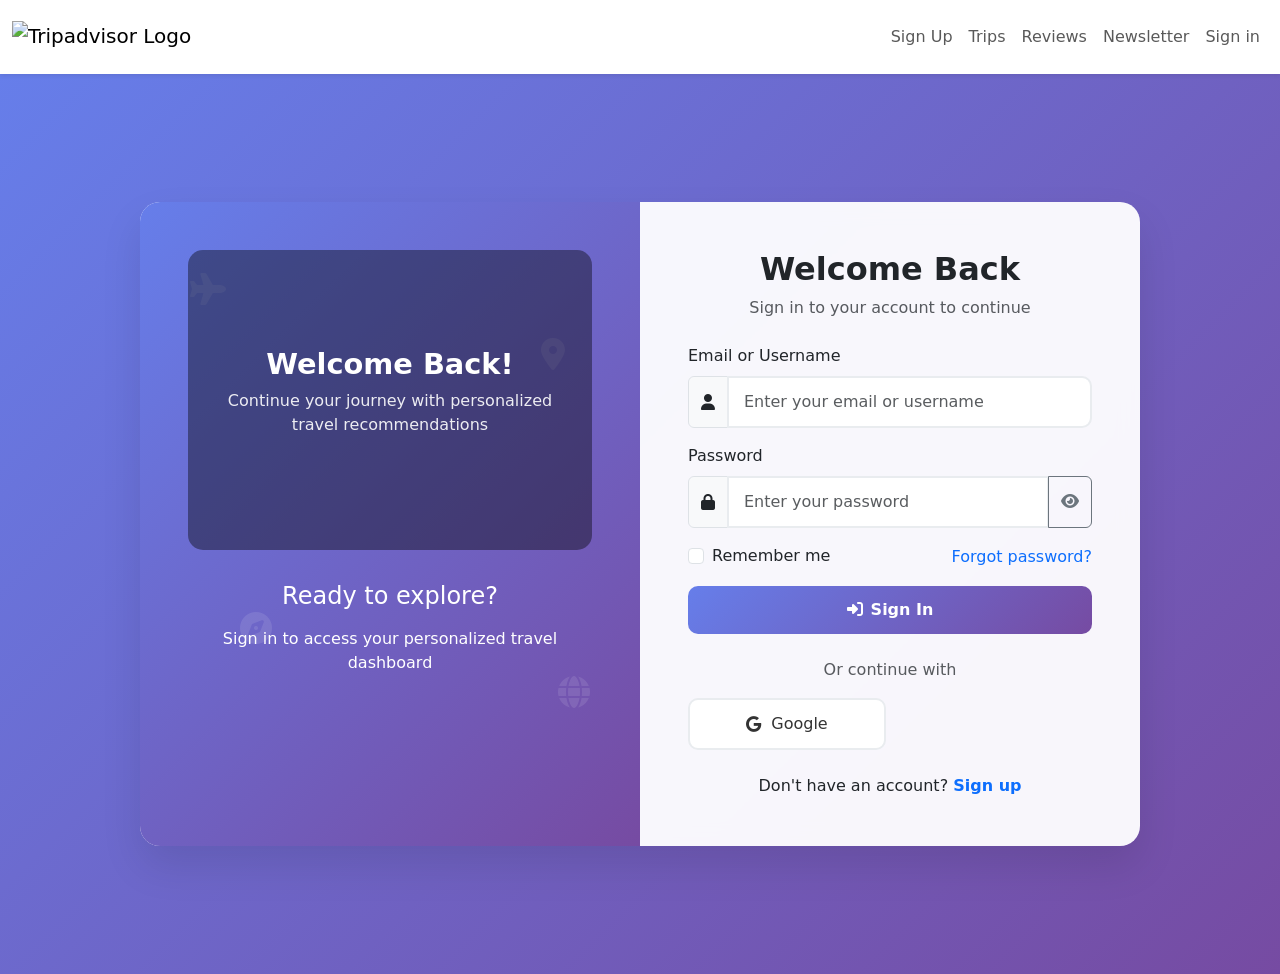
==== html/history.html @ 0451b44b "initial commit" ====
<!DOCTYPE html>
<html>
    <head>
        <meta charset="UTF-8">
        <meta name="viewport" content="width=device-width, initial-scale=1.0">
        <title>Travel History - Travel Itinerary</title>
        
        <!-- External CSS Libraries -->
        <link href="https://cdn.jsdelivr.net/npm/bootstrap@5.3.0-alpha1/dist/css/bootstrap.min.css" rel="stylesheet">
        <link rel="stylesheet" href="../css/style.css">
        <link rel="stylesheet" href="https://cdnjs.cloudflare.com/ajax/libs/font-awesome/6.4.2/css/all.min.css">
        
        <style>
            .history-container {
                min-height: 100vh;
                background: linear-gradient(135deg, #667eea 0%, #764ba2 100%);
                padding: 2rem 0;
            }
            
            .history-card {
                background: rgba(255,255,255,0.95);
                backdrop-filter: blur(10px);
                border-radius: 20px;
                box-shadow: 0 20px 40px rgba(0,0,0,0.1);
                margin-bottom: 2rem;
                padding: 2rem;
                transition: transform 0.3s ease, box-shadow 0.3s ease;
            }
            
            .history-card:hover {
                transform: translateY(-5px);
                box-shadow: 0 25px 50px rgba(0,0,0,0.15);
            }
            
            .itinerary-card {
                border: none;
                border-radius: 15px;
                box-shadow: 0 5px 15px rgba(0,0,0,0.1);
                margin-bottom: 1.5rem;
                transition: all 0.3s ease;
            }
            
            .itinerary-card:hover {
                box-shadow: 0 10px 25px rgba(0,0,0,0.15);
                transform: translateY(-2px);
            }
            
            .destination-header {
                background: linear-gradient(135deg, #667eea 0%, #764ba2 100%);
                color: white;
                border-radius: 15px 15px 0 0;
                padding: 1.5rem;
                margin: -1.5rem -1.5rem 1.5rem -1.5rem;
            }
            
            .itinerary-content {
                max-height: 300px;
                overflow-y: auto;
                padding: 1rem;
                background: #f8f9fa;
                border-radius: 10px;
                margin-top: 1rem;
            }
            
            .loading-spinner {
                display: flex;
                justify-content: center;
                align-items: center;
                height: 200px;
                flex-direction: column;
            }
            
            .spinner-border {
                width: 3rem;
                height: 3rem;
            }
            
            .empty-state {
                text-align: center;
                padding: 3rem;
                color: #6c757d;
            }
            
            .empty-state i {
                font-size: 4rem;
                margin-bottom: 1rem;
                color: #dee2e6;
            }
            
            .btn-primary {
                background: linear-gradient(135deg, #667eea 0%, #764ba2 100%);
                border: none;
                border-radius: 10px;
                padding: 12px 30px;
                font-weight: 600;
                transition: all 0.3s ease;
            }
            
            .btn-primary:hover {
                transform: translateY(-2px);
                box-shadow: 0 10px 20px rgba(102, 126, 234, 0.3);
            }
            
            .navbar-nav .nav-item:nth-child(odd) {
                --bs-nav-link-color: #667eea;
            }
            
            .navbar-nav .nav-item:nth-child(even) {
                --bs-nav-link-color: #764ba2;
            }
            
            /* Search Bar Styles */
            .search-container .input-group {
                border-radius: 15px;
                overflow: hidden;
                border: 2px solid transparent;
                background: linear-gradient(white, white) padding-box,
                           linear-gradient(135deg, #667eea 0%, #764ba2 100%) border-box;
            }
            
            .search-container .input-group:focus-within {
                transform: translateY(-2px);
                box-shadow: 0 10px 25px rgba(102, 126, 234, 0.15);
            }
            
            .search-container .input-group-text {
                border: none;
                background: white;
                padding: 12px 15px;
            }
            
            .search-container .form-control {
                border: none;
                background: white;
                padding: 12px 15px;
                font-size: 16px;
            }
            
            .search-container .form-control:focus {
                box-shadow: none;
                outline: none;
            }
            
            .search-container .btn-primary {
                border-radius: 0;
                padding: 12px 25px;
                font-weight: 600;
            }
        </style>
    </head>
    <body>
        <!-- Navigation -->
        <nav class="navbar navbar-expand-lg navbar-light bg-white shadow-sm py-3">
            <div class="container-fluid">
                <a class="navbar-brand d-flex align-items-center" href="index.html">
                    <img src="https://static.tacdn.com/img2/brand_refresh/Tripadvisor_lockup_horizontal_secondary_registered.svg" alt="Tripadvisor Logo" height="32" class="me-2">
                </a>
                
                <div class="collapse navbar-collapse justify-content-end" id="navbarNav">
                    <ul class="navbar-nav align-items-center">
                        <li class="nav-item"><a class="nav-link" href="home.html">Home</a></li>
                        <li class="nav-item"><a class="nav-link active" href="history.html">History</a></li>
                        <li class="nav-item"><a class="nav-link" href="#">Reviews</a></li>
                        <li class="nav-item"><a class="nav-link" href="#">Newsletter</a></li>
                        <li class="nav-item">
                            <span class="nav-link" id="userInfo"></span>
                        </li>
                        <li class="nav-item">
                            <button class="btn btn-outline-primary btn-sm" onclick="auth.logout()">
                                <i class="fas fa-sign-out-alt"></i> Logout
                            </button>
                        </li>
                    </ul>
                </div>
            </div>
        </nav>

        <!-- Main Content -->
        <div class="history-container">
            <div class="container">
                <div class="history-card">
                    <div class="text-center mb-4">
                        <h1 class="display-4 fw-bold mb-3">
                            <i class="fas fa-history me-3"></i>Travel History
                        </h1>
                        <p class="lead text-muted">Your past travel itineraries and adventures</p>
                    </div>
                    
                    <!-- Search Bar -->
                    <div class="search-container mb-4">
                        <div class="row justify-content-center">
                            <div class="col-md-8 col-lg-6">
                                <div class="input-group shadow-sm">
                                    <span class="input-group-text bg-white border-end-0">
                                        <i class="fas fa-search text-muted"></i>
                                    </span>
                                    <input type="text" class="form-control border-start-0 ps-0" id="searchInput" 
                                           placeholder="Search your travel history..." 
                                           onkeypress="handleSearchKeyPress(event)">
                                    <button class="btn btn-primary" type="button" onclick="performSearch()">
                                        <i class="fas fa-search me-2"></i>Search
                                    </button>
                                </div>
                                <div class="mt-2 text-center">
                                    <button class="btn btn-link btn-sm text-muted" onclick="clearSearch()" id="clearSearchBtn" style="display: none;">
                                        <i class="fas fa-times me-1"></i>Clear Search
                                    </button>
                                </div>
                            </div>
                        </div>
                    </div>
                    
                    <!-- Loading State -->
                    <div id="loadingState" class="loading-spinner">
                        <div class="spinner-border text-primary" role="status">
                            <span class="visually-hidden">Loading...</span>
                        </div>
                        <p class="mt-3 text-muted">Loading your travel history...</p>
                    </div>
                    
                    <!-- Empty State -->
                    <div id="emptyState" class="empty-state" style="display: none;">
                        <i class="fas fa-map-marked-alt"></i>
                        <h3>No Travel History Yet</h3>
                        <p>Start planning your first trip to see your itineraries here!</p>
                        <a href="home.html" class="btn btn-primary">
                            <i class="fas fa-plus me-2"></i>Plan a Trip
                        </a>
                    </div>
                    
                    <!-- Error State -->
                    <div id="errorState" class="empty-state" style="display: none;">
                        <i class="fas fa-exclamation-triangle text-warning"></i>
                        <h3>Unable to Load History</h3>
                        <p id="errorMessage">Something went wrong while loading your travel history.</p>
                        <button class="btn btn-primary" onclick="loadItineraries()">
                            <i class="fas fa-redo me-2"></i>Try Again
                        </button>
                    </div>
                    
                    <!-- Itineraries Container -->
                    <div id="itinerariesContainer" style="display: none;">
                        <!-- Itineraries will be dynamically loaded here -->
                    </div>
                </div>
            </div>
        </div>

        <!-- Scripts -->
        <script src="../js/auth.js"></script>
        <script src="../js/itineraryService.js"></script>
        <script>
            // Global variables
            let allItineraries = []; // Store all itineraries for client-side filtering if needed
            let isSearchActive = false;
            
            // Initialize page
            document.addEventListener('DOMContentLoaded', () => {
                // Check authentication
                if (!auth.isAuthenticated()) {
                    window.location.href = 'signin.html';
                    return;
                }
                
                // Display user info
                displayUserInfo();
                
                // Load itineraries
                loadItineraries();
            });
            
            function displayUserInfo() {
                const user = auth.getCurrentUser();
                if (user) {
                    document.getElementById('userInfo').textContent = `Hello, ${user.firstName || user.userName}`;
                }
            }
            
            // Search functionality
            function handleSearchKeyPress(event) {
                if (event.key === 'Enter') {
                    performSearch();
                }
            }
            
            async function performSearch() {
                const searchInput = document.getElementById('searchInput');
                const searchTerm = searchInput.value.trim();
                
                if (!searchTerm) {
                    showNotification('Please enter a search term', 'error');
                    return;
                }
                
                const loadingState = document.getElementById('loadingState');
                const emptyState = document.getElementById('emptyState');
                const errorState = document.getElementById('errorState');
                const itinerariesContainer = document.getElementById('itinerariesContainer');
                const clearSearchBtn = document.getElementById('clearSearchBtn');
                
                // Show loading state
                loadingState.style.display = 'flex';
                emptyState.style.display = 'none';
                errorState.style.display = 'none';
                itinerariesContainer.style.display = 'none';
                
                try {
                    const user = auth.getCurrentUser();
                    if (!user || !user.id) {
                        throw new Error('User ID not found');
                    }
                    
                    const searchResults = await itineraryService.searchItineraries(user.id, searchTerm);
                    
                    // Hide loading state
                    loadingState.style.display = 'none';
                    
                    if (!searchResults || !searchResults.data || searchResults.data.length === 0) {
                        showEmptySearchState(searchTerm);
                    } else {
                        displayItineraries(searchResults);
                        itinerariesContainer.style.display = 'block';
                        isSearchActive = true;
                        clearSearchBtn.style.display = 'inline-block';
                    }
                    
                } catch (error) {
                    console.error('Error searching itineraries:', error);
                    loadingState.style.display = 'none';
                    errorState.style.display = 'block';
                    document.getElementById('errorMessage').textContent = `Search failed: ${error.message}`;
                }
            }
            
            function clearSearch() {
                const searchInput = document.getElementById('searchInput');
                const clearSearchBtn = document.getElementById('clearSearchBtn');
                
                searchInput.value = '';
                isSearchActive = false;
                clearSearchBtn.style.display = 'none';
                
                // Reload all itineraries
                loadItineraries();
            }
            
            function showEmptySearchState(searchTerm) {
                const emptyState = document.getElementById('emptyState');
                emptyState.innerHTML = `
                    <i class="fas fa-search"></i>
                    <h3>No Results Found</h3>
                    <p>No itineraries found for "${searchTerm}". Try different keywords.</p>
                    <button class="btn btn-primary" onclick="clearSearch()">
                        <i class="fas fa-arrow-left me-2"></i>Back to All Itineraries
                    </button>
                `;
                emptyState.style.display = 'block';
            }
            
            async function loadItineraries() {
                const loadingState = document.getElementById('loadingState');
                const emptyState = document.getElementById('emptyState');
                const errorState = document.getElementById('errorState');
                const itinerariesContainer = document.getElementById('itinerariesContainer');
                
                // Show loading state
                loadingState.style.display = 'flex';
                emptyState.style.display = 'none';
                errorState.style.display = 'none';
                itinerariesContainer.style.display = 'none';
                
                try {
                    const user = auth.getCurrentUser();
                    if (!user || !user.id) {
                        throw new Error('User ID not found');
                    }
                    
                    // Update itineraryService to use JWT_TOKEN instead of authToken
                    const originalGetAuthToken = itineraryService.getAuthToken;
                    itineraryService.getAuthToken = () => {
                        return localStorage.getItem('JWT_TOKEN');
                    };
                    
                    const itineraries = await itineraryService.getUserItineraries(user.id);
                    allItineraries = itineraries; // Store for potential client-side filtering
                    
                    // Hide loading state
                    loadingState.style.display = 'none';
                    
                    if (!itineraries || itineraries.length === 0) {
                        showEmptyState();
                    } else {
                        displayItineraries(itineraries);
                        itinerariesContainer.style.display = 'block';
                    }
                    
                } catch (error) {
                    console.error('Error loading itineraries:', error);
                    loadingState.style.display = 'none';
                    errorState.style.display = 'block';
                    document.getElementById('errorMessage').textContent = error.message;
                }
            }
            
            function showEmptyState() {
                const emptyState = document.getElementById('emptyState');
                emptyState.innerHTML = `
                    <i class="fas fa-map-marked-alt"></i>
                    <h3>No Travel History Yet</h3>
                    <p>Start planning your first trip to see your itineraries here!</p>
                    <a href="home.html" class="btn btn-primary">
                        <i class="fas fa-plus me-2"></i>Plan a Trip
                    </a>
                `;
                emptyState.style.display = 'block';
            }
            
            function displayItineraries(itineraries) {
                const container = document.getElementById('itinerariesContainer');
                container.innerHTML = '';
                
                itineraries.data.forEach((itinerary, index) => {
                    const itineraryCard = createItineraryCard(itinerary, index);
                    container.appendChild(itineraryCard);
                });
            }
            
            function createItineraryCard(itinerary, index) {
                const card = document.createElement('div');
                card.className = 'card itinerary-card';
                
                const createdDate = itinerary.createdAt ? new Date(itinerary.createdAt).toLocaleDateString() : 'Unknown date';
                
                card.innerHTML = `
                    <div class="destination-header">
                        <div class="d-flex justify-content-between align-items-center">
                            <h4 class="mb-0">
                                <i class="fas fa-map-marker-alt me-2"></i>${itinerary.destination || 'Unknown Destination'}
                            </h4>
                            <small class="opacity-75">
                                <i class="fas fa-calendar me-1"></i>${createdDate}
                            </small>
                        </div>
                        ${itinerary.startDate && itinerary.endDate ? `
                            <p class="mb-0 mt-2 opacity-75">
                                <i class="fas fa-clock me-1"></i>
                                ${new Date(itinerary.startDate).toLocaleDateString()} - ${new Date(itinerary.endDate).toLocaleDateString()}
                            </p>
                        ` : ''}
                        ${itinerary.numberOfDays ? `
                            <span class="badge bg-light text-dark mt-2">
                                ${itinerary.numberOfDays} days
                            </span>
                        ` : ''}
                        ${itinerary.budgetRange ? `
                            <span class="badge bg-light text-dark mt-2 ms-2">
                                ${itinerary.budgetRange}
                            </span>
                        ` : ''}
                    </div>
                    <div class="card-body">
                        <div class="itinerary-content">
                            <div class="itinerary-text">
                                ${formatItineraryText(itinerary.fullItinerary || 'No itinerary details available.')}
                            </div>
                        </div>
                        <div class="mt-3 d-flex justify-content-between align-items-center">
                            <button class="btn btn-outline-primary btn-sm" onclick="toggleItinerary(${index})">
                                <i class="fas fa-eye me-1"></i><span id="toggleText${index}">View Full</span>
                            </button>
                            <small class="text-muted">
                                ID: ${itinerary.id || 'N/A'}
                            </small>
                        </div>
                    </div>
                `;
                
                return card;
            }
            
            function formatItineraryText(text) {
                // Basic formatting for better readability
                return text
                    .replace(/\n/g, '<br>')
                    .replace(/\*\*(.*?)\*\*/g, '<strong>$1</strong>')
                    .replace(/\*(.*?)\*/g, '<em>$1</em>');
            }
            
            function toggleItinerary(index) {
                const itineraryContent = document.querySelectorAll('.itinerary-content')[index];
                const toggleText = document.getElementById(`toggleText${index}`);
                
                if (itineraryContent.style.maxHeight === 'none') {
                    itineraryContent.style.maxHeight = '300px';
                    toggleText.innerHTML = '<i class="fas fa-eye me-1"></i>View Full';
                } else {
                    itineraryContent.style.maxHeight = 'none';
                    toggleText.innerHTML = '<i class="fas fa-eye-slash me-1"></i>Collapse';
                }
            }

     
        </script>
    </body>
</html>
---- css/style.css ----
.card img{
    border-radius: 16px;
    margin-top: 1rem;
    max-height: 250px;
}
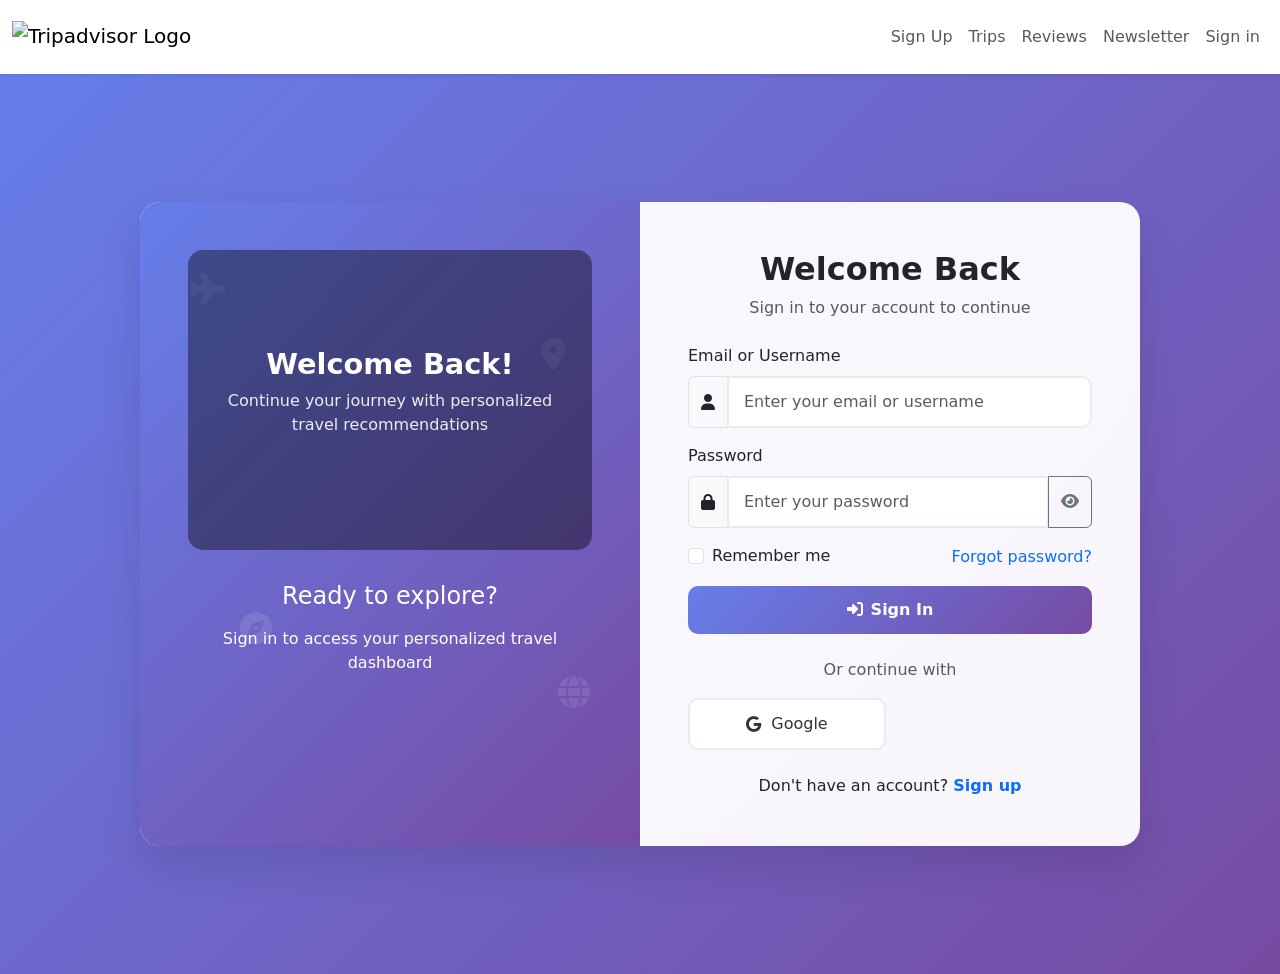
==== commit 0626b0ed: "final-updated" ====
--- a/html/history.html
+++ b/html/history.html
@@ -160,8 +160,8 @@
                     <ul class="navbar-nav align-items-center">
                         <li class="nav-item"><a class="nav-link" href="home.html">Home</a></li>
                         <li class="nav-item"><a class="nav-link active" href="history.html">History</a></li>
-                        <li class="nav-item"><a class="nav-link" href="#">Reviews</a></li>
-                        <li class="nav-item"><a class="nav-link" href="#">Newsletter</a></li>
+                        <li class="nav-item"><a class="nav-link" href="reviews.html">Reviews</a></li>
+                        <li class="nav-item"><a class="nav-link" href="newsletter.html">Newsletter</a></li>
                         <li class="nav-item">
                             <span class="nav-link" id="userInfo"></span>
                         </li>
